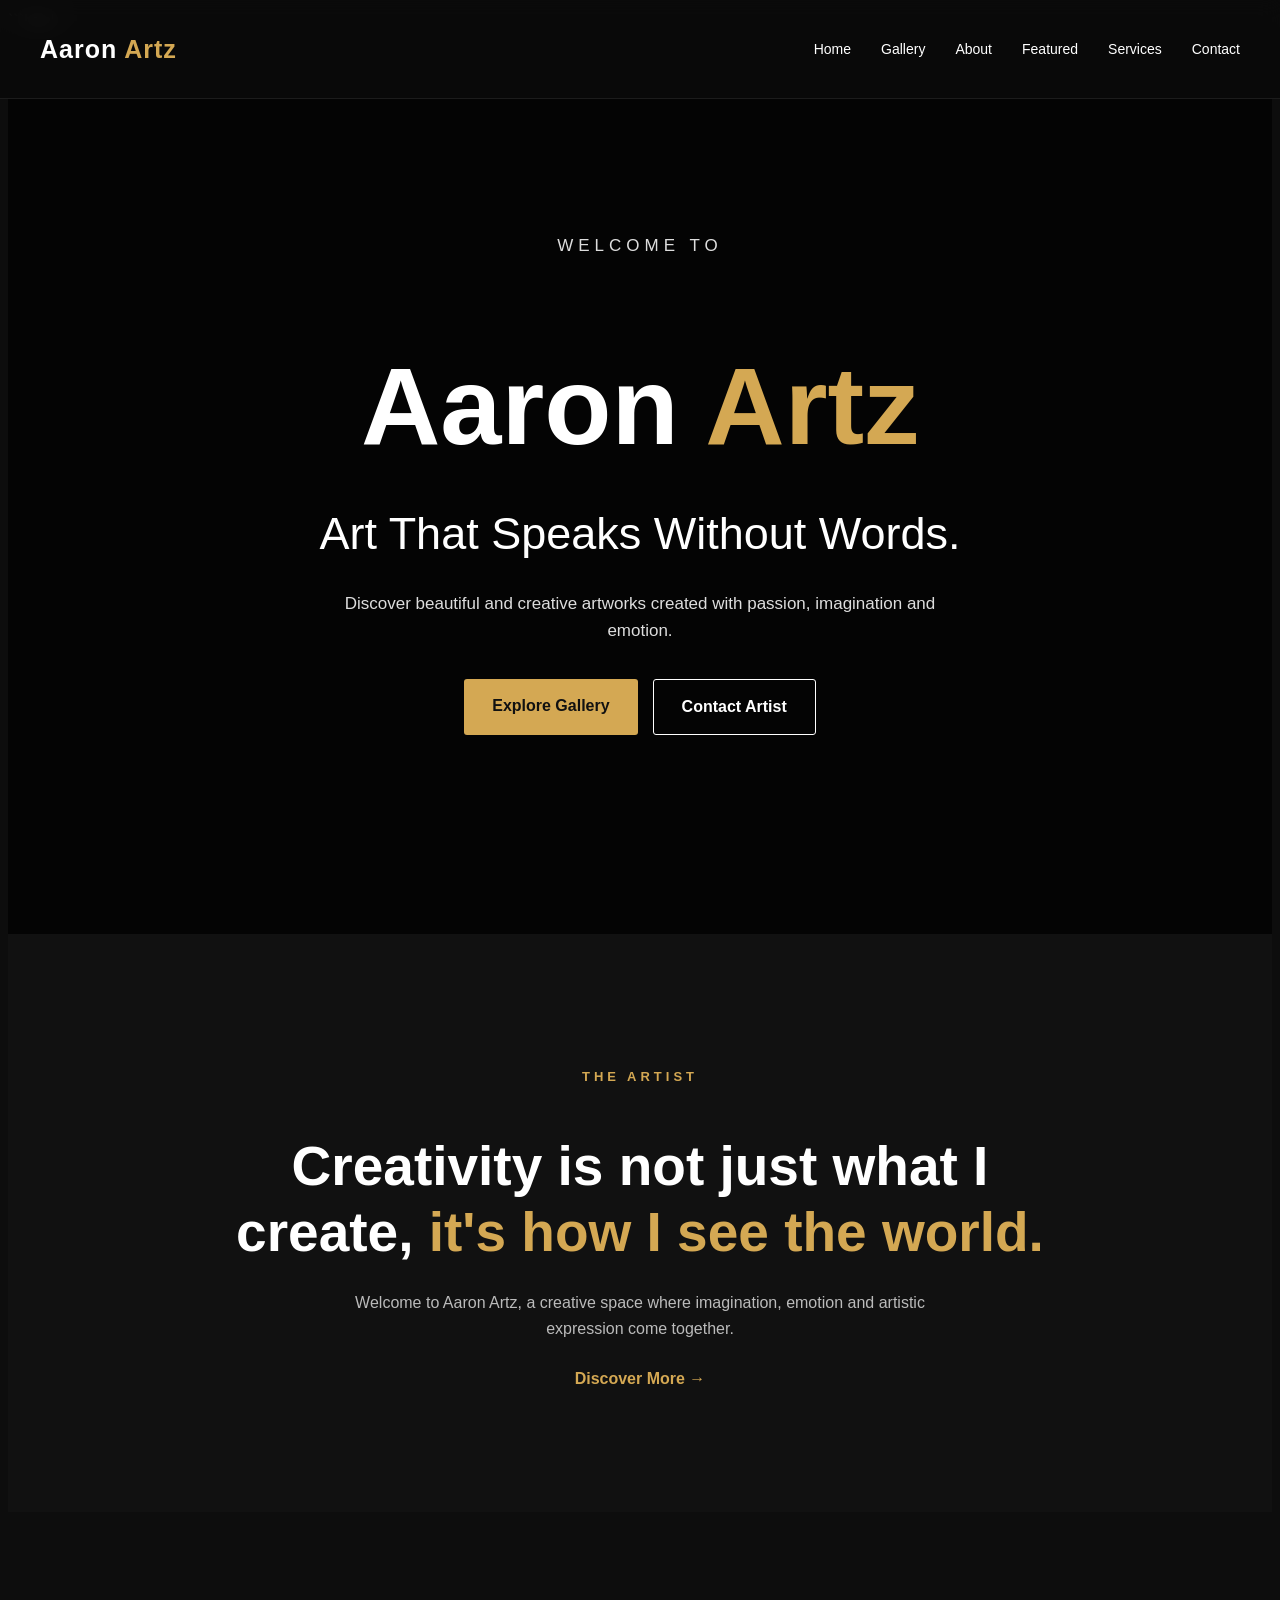
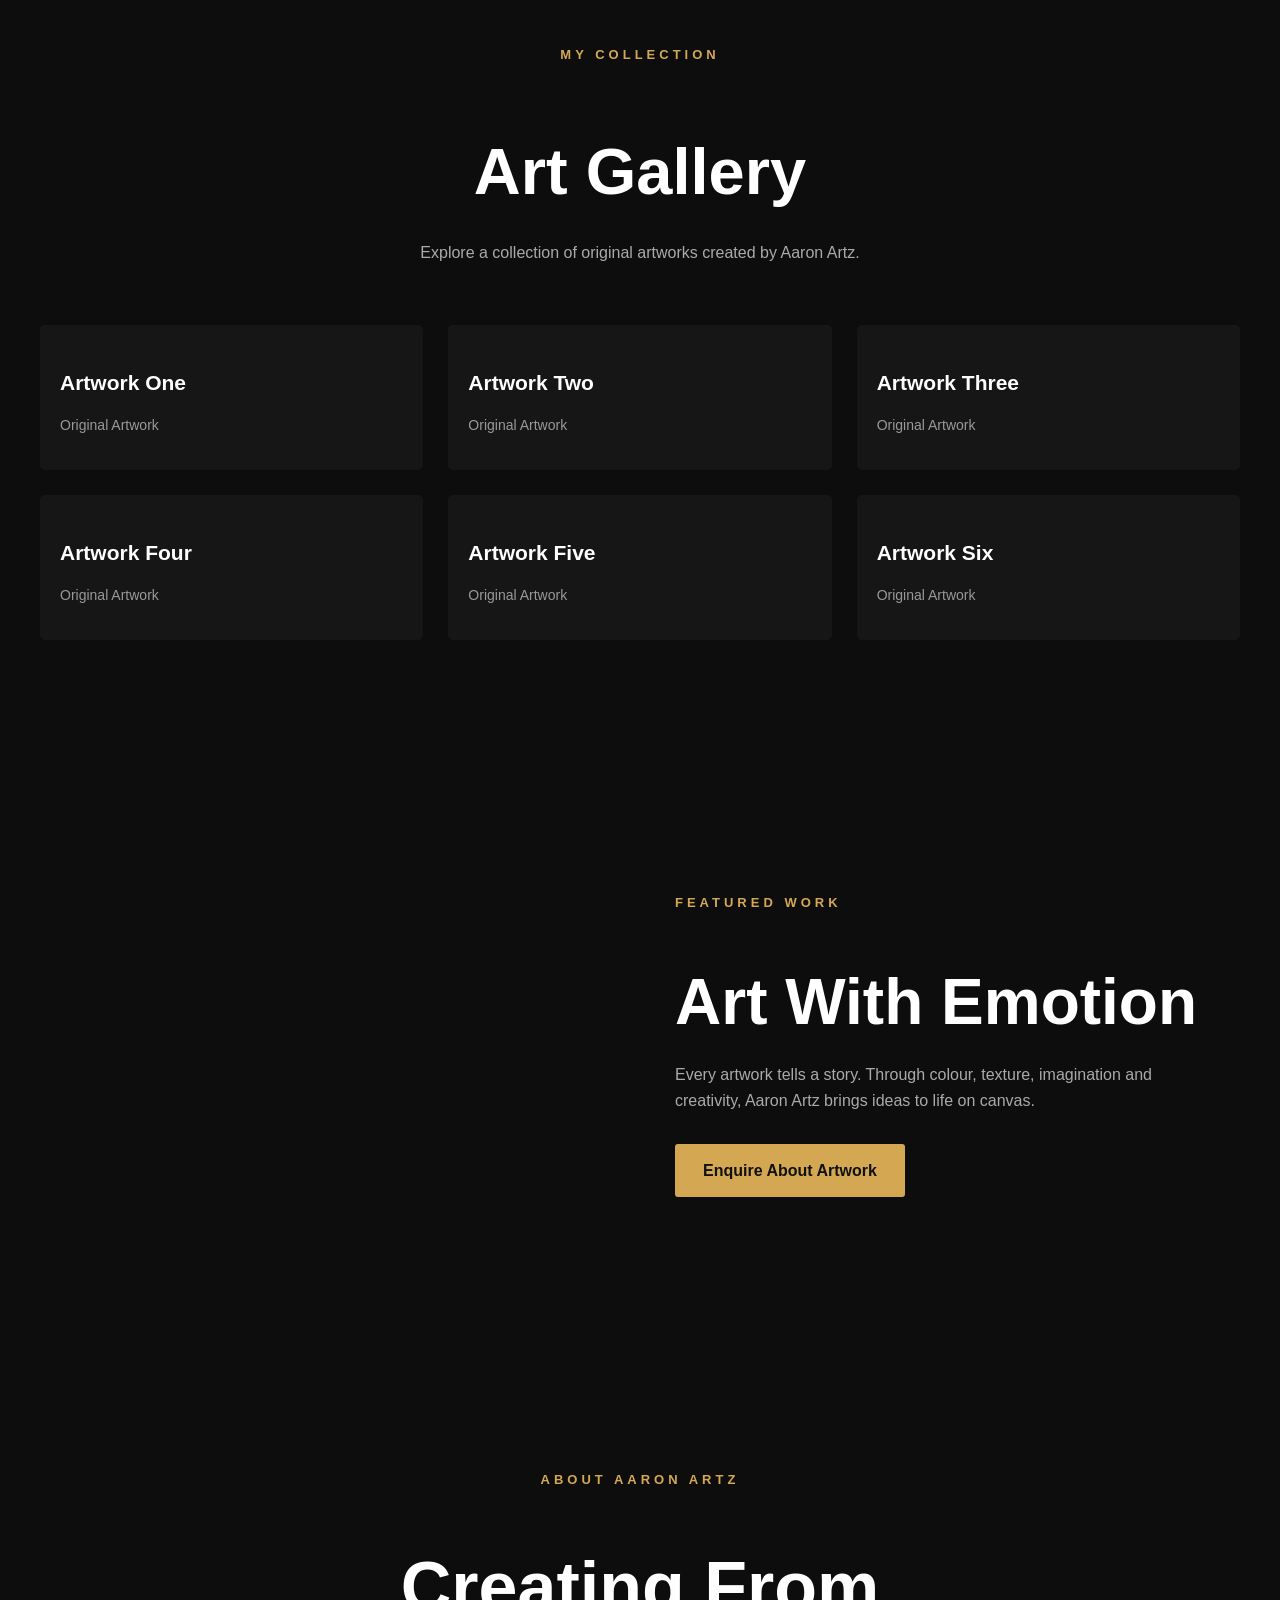
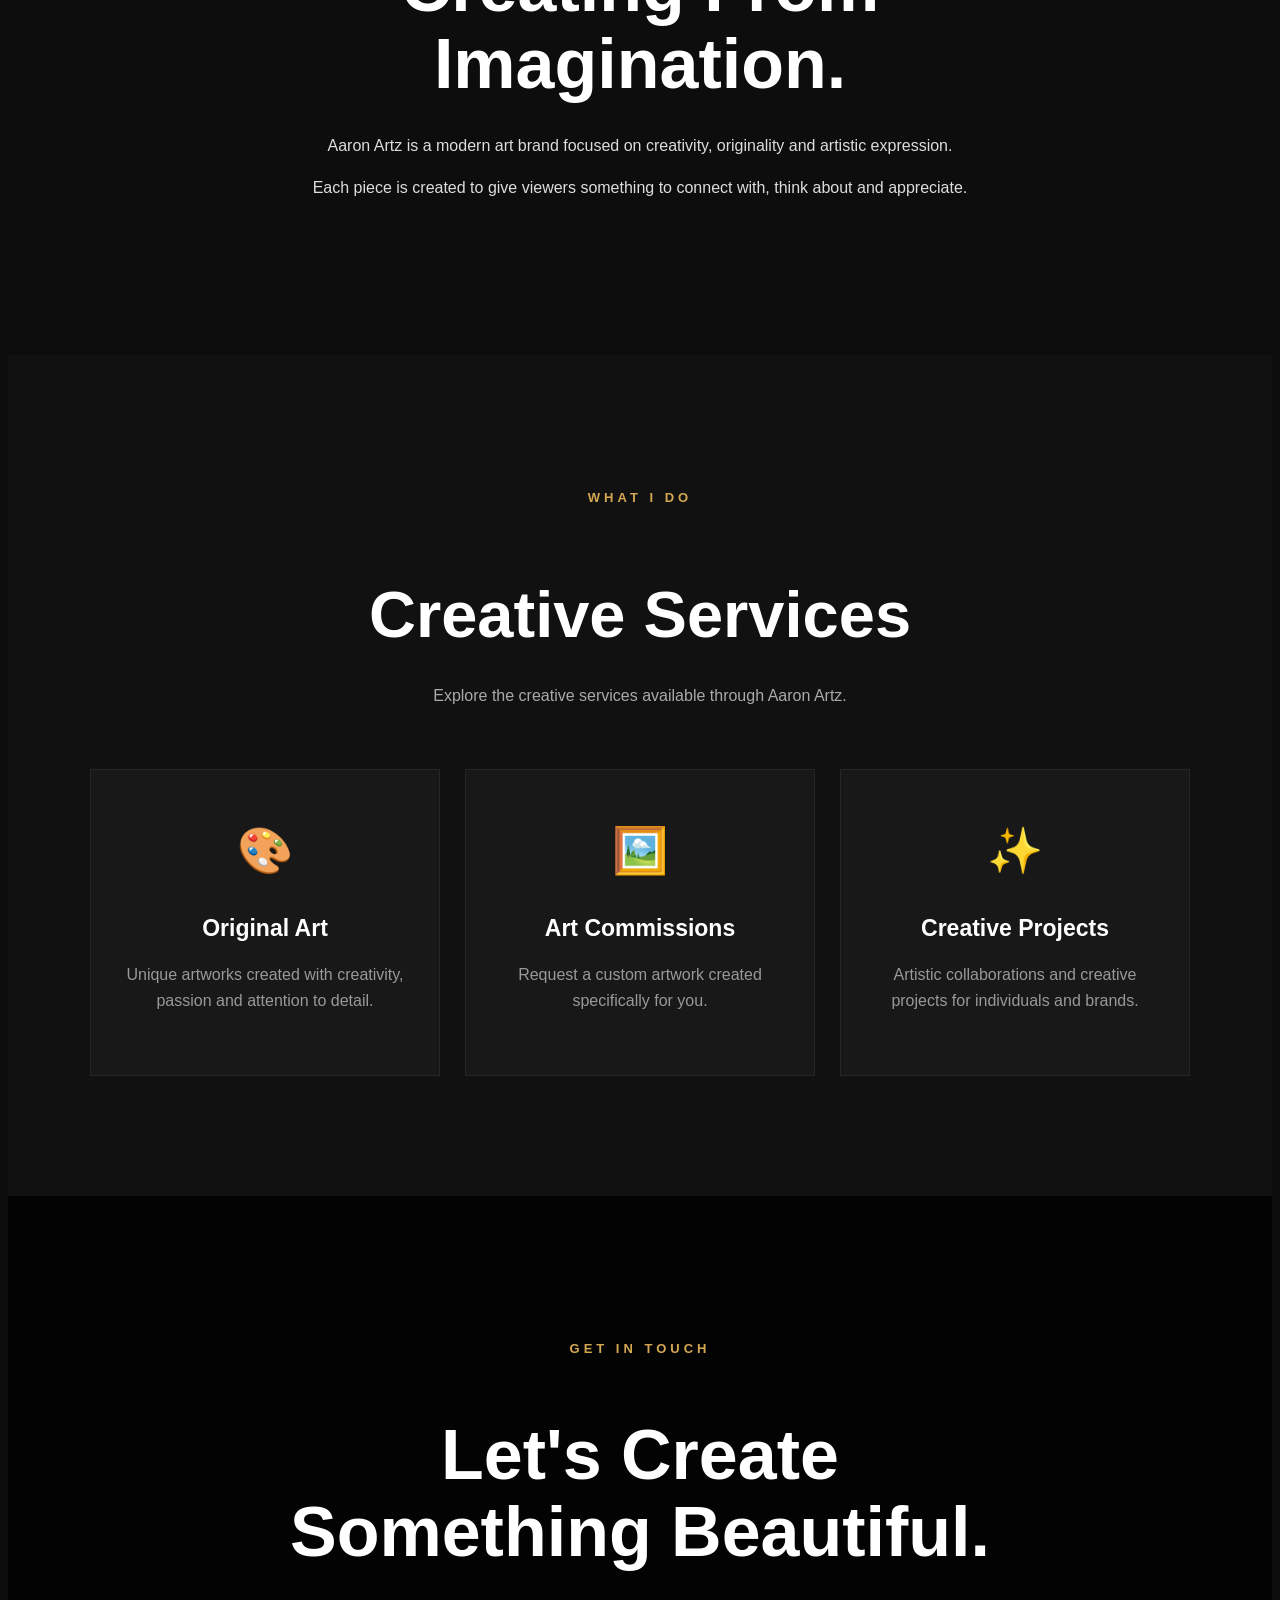
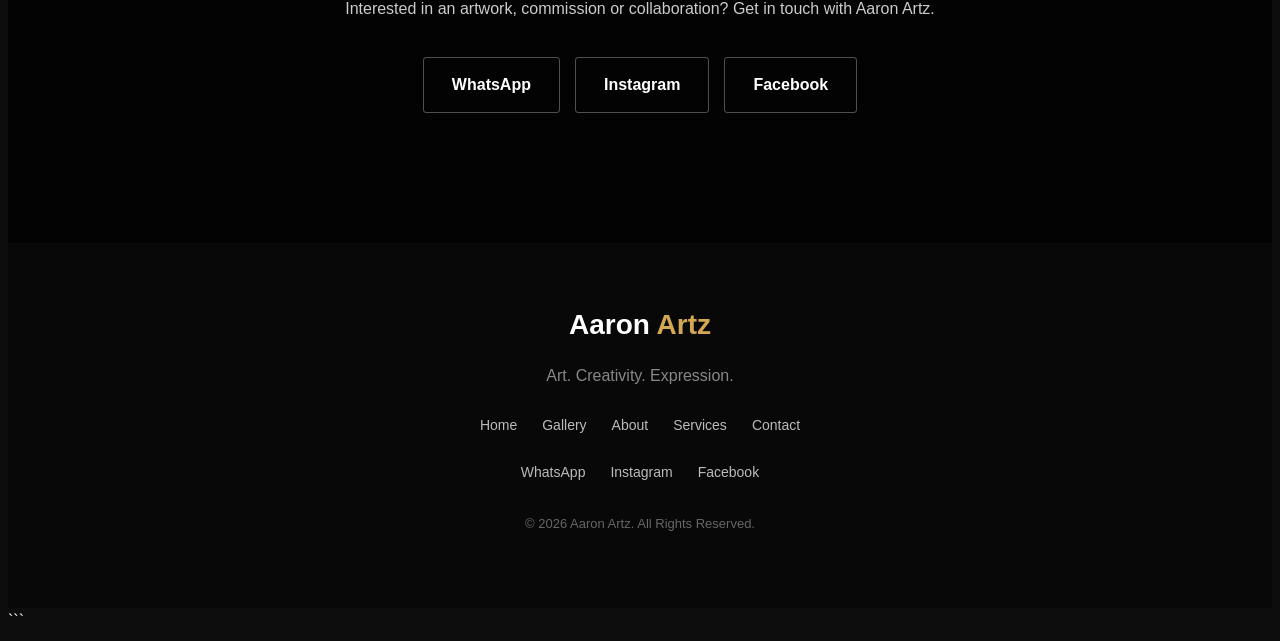
==== index.html @ 3f0b018f "Create Aaron Artz website" ====
```html
<!DOCTYPE html>
<html lang="en">

<head>
    <meta charset="UTF-8">
    <meta name="viewport" content="width=device-width, initial-scale=1.0">

    <title>Aaron Artz | Modern Art Gallery</title>

    <meta name="description"
        content="Aaron Artz - Modern artist and creative. Explore original artworks, commissions and creative projects.">

    <link rel="stylesheet" href="style.css">
</head>

<body>

    <!-- =========================
         NAVIGATION
    ========================== -->

    <header class="header">

        <nav class="navbar">

            <a href="#home" class="logo">
                Aaron <span>Artz</span>
            </a>

            <ul class="nav-links" id="navLinks">

                <li>
                    <a href="#home">Home</a>
                </li>

                <li>
                    <a href="#gallery">Gallery</a>
                </li>

                <li>
                    <a href="#about">About</a>
                </li>

                <li>
                    <a href="#featured">Featured</a>
                </li>

                <li>
                    <a href="#services">Services</a>
                </li>

                <li>
                    <a href="#contact">Contact</a>
                </li>

            </ul>

            <button class="menu-btn"
                    onclick="toggleMenu()"
                    aria-label="Open menu">
                ☰
            </button>

        </nav>

    </header>


    <!-- =========================
         HERO SECTION
    ========================== -->

    <main>

        <section id="home" class="hero">

            <div class="hero-overlay"></div>

            <div class="hero-content">

                <p class="small-title">
                    WELCOME TO
                </p>

                <h1>
                    Aaron <span>Artz</span>
                </h1>

                <h2>
                    Art That Speaks Without Words.
                </h2>

                <p>
                    Discover beautiful and creative artworks
                    created with passion, imagination and emotion.
                </p>

                <div class="hero-buttons">

                    <a href="#gallery" class="btn">
                        Explore Gallery
                    </a>

                    <a href="#contact" class="btn-outline">
                        Contact Artist
                    </a>

                </div>

            </div>

        </section>


        <!-- =========================
             INTRODUCTION
        ========================== -->

        <section class="intro">

            <div class="intro-content">

                <p class="section-label">
                    THE ARTIST
                </p>

                <h2>
                    Creativity is not just what I create,
                    <span>it's how I see the world.</span>
                </h2>

                <p>
                    Welcome to Aaron Artz, a creative space where
                    imagination, emotion and artistic expression
                    come together.
                </p>

                <a href="#about" class="text-link">
                    Discover More →
                </a>

            </div>

        </section>


        <!-- =========================
             GALLERY SECTION
        ========================== -->

        <section id="gallery" class="gallery-section">

            <div class="section-heading">

                <p class="section-label">
                    MY COLLECTION
                </p>

                <h2>
                    Art Gallery
                </h2>

                <p>
                    Explore a collection of original artworks
                    created by Aaron Artz.
                </p>

            </div>


            <div class="gallery-grid">

                <!-- ARTWORK 1 -->

                <div class="art-card">

                    <img src="images/art1.jpg"
                         alt="Aaron Artz artwork 1"
                         onerror="this.style.display='none';">

                    <div class="art-info">

                        <h3>
                            Artwork One
                        </h3>

                        <p>
                            Original Artwork
                        </p>

                    </div>

                </div>


                <!-- ARTWORK 2 -->

                <div class="art-card">

                    <img src="images/art2.jpg"
                         alt="Aaron Artz artwork 2"
                         onerror="this.style.display='none';">

                    <div class="art-info">

                        <h3>
                            Artwork Two
                        </h3>

                        <p>
                            Original Artwork
                        </p>

                    </div>

                </div>


                <!-- ARTWORK 3 -->

                <div class="art-card">

                    <img src="images/art3.jpg"
                         alt="Aaron Artz artwork 3"
                         onerror="this.style.display='none';">

                    <div class="art-info">

                        <h3>
                            Artwork Three
                        </h3>

                        <p>
                            Original Artwork
                        </p>

                    </div>

                </div>


                <!-- ARTWORK 4 -->

                <div class="art-card">

                    <img src="images/art4.jpg"
                         alt="Aaron Artz artwork 4"
                         onerror="this.style.display='none';">

                    <div class="art-info">

                        <h3>
                            Artwork Four
                        </h3>

                        <p>
                            Original Artwork
                        </p>

                    </div>

                </div>


                <!-- ARTWORK 5 -->

                <div class="art-card">

                    <img src="images/art5.jpg"
                         alt="Aaron Artz artwork 5"
                         onerror="this.style.display='none';">

                    <div class="art-info">

                        <h3>
                            Artwork Five
                        </h3>

                        <p>
                            Original Artwork
                        </p>

                    </div>

                </div>


                <!-- ARTWORK 6 -->

                <div class="art-card">

                    <img src="images/art6.jpg"
                         alt="Aaron Artz artwork 6"
                         onerror="this.style.display='none';">

                    <div class="art-info">

                        <h3>
                            Artwork Six
                        </h3>

                        <p>
                            Original Artwork
                        </p>

                    </div>

                </div>

            </div>

        </section>


        <!-- =========================
             FEATURED ARTWORK
        ========================== -->

        <section id="featured" class="featured-section">

            <div class="featured-image">

                <!-- Uses art1.jpg instead of featured.jpg -->

                <img src="images/art1.jpg"
                     alt="Featured artwork by Aaron Artz"
                     onerror="this.style.display='none';">

            </div>


            <div class="featured-content">

                <p class="section-label">
                    FEATURED WORK
                </p>

                <h2>
                    Art With Emotion
                </h2>

                <p>
                    Every artwork tells a story. Through colour,
                    texture, imagination and creativity, Aaron Artz
                    brings ideas to life on canvas.
                </p>

                <a href="#contact" class="btn">
                    Enquire About Artwork
                </a>

            </div>

        </section>


        <!-- =========================
             ABOUT SECTION
        ========================== -->

        <section id="about" class="about-section">

            <div class="about-content">

                <p class="section-label">
                    ABOUT AARON ARTZ
                </p>

                <h2>
                    Creating From Imagination.
                </h2>

                <p>
                    Aaron Artz is a modern art brand focused on
                    creativity, originality and artistic expression.
                </p>

                <p>
                    Each piece is created to give viewers something
                    to connect with, think about and appreciate.
                </p>

            </div>

        </section>


        <!-- =========================
             SERVICES SECTION
        ========================== -->

        <section id="services" class="services-section">

            <div class="section-heading">

                <p class="section-label">
                    WHAT I DO
                </p>

                <h2>
                    Creative Services
                </h2>

                <p>
                    Explore the creative services available
                    through Aaron Artz.
                </p>

            </div>


            <div class="services-grid">

                <!-- SERVICE 1 -->

                <div class="service-card">

                    <div class="service-icon">
                        🎨
                    </div>

                    <h3>
                        Original Art
                    </h3>

                    <p>
                        Unique artworks created with creativity,
                        passion and attention to detail.
                    </p>

                </div>


                <!-- SERVICE 2 -->

                <div class="service-card">

                    <div class="service-icon">
                        🖼️
                    </div>

                    <h3>
                        Art Commissions
                    </h3>

                    <p>
                        Request a custom artwork created
                        specifically for you.
                    </p>

                </div>


                <!-- SERVICE 3 -->

                <div class="service-card">

                    <div class="service-icon">
                        ✨
                    </div>

                    <h3>
                        Creative Projects
                    </h3>

                    <p>
                        Artistic collaborations and creative
                        projects for individuals and brands.
                    </p>

                </div>

            </div>

        </section>


        <!-- =========================
             CONTACT SECTION
        ========================== -->

        <section id="contact" class="contact-section">

            <div class="contact-content">

                <p class="section-label">
                    GET IN TOUCH
                </p>

                <h2>
                    Let's Create Something Beautiful.
                </h2>

                <p>
                    Interested in an artwork, commission or
                    collaboration? Get in touch with Aaron Artz.
                </p>


                <div class="contact-buttons">

                    <!-- WHATSAPP -->

                    <a href="https://wa.me/2348109801953"
                       target="_blank"
                       rel="noopener noreferrer"
                       class="contact-btn whatsapp">

                        WhatsApp

                    </a>


                    <!-- INSTAGRAM -->

                    <a href="https://instagram.com/Aaron_artz"
                       target="_blank"
                       rel="noopener noreferrer"
                       class="contact-btn instagram">

                        Instagram

                    </a>


                    <!-- FACEBOOK -->

                    <a href="https://facebook.com/aaron_artz"
                       target="_blank"
                       rel="noopener noreferrer"
                       class="contact-btn facebook">

                        Facebook

                    </a>

                </div>

            </div>

        </section>

    </main>


    <!-- =========================
         FOOTER
    ========================== -->

    <footer class="footer">

        <div class="footer-logo">
            Aaron <span>Artz</span>
        </div>

        <p>
            Art. Creativity. Expression.
        </p>


        <div class="footer-links">

            <a href="#home">
                Home
            </a>

            <a href="#gallery">
                Gallery
            </a>

            <a href="#about">
                About
            </a>

            <a href="#services">
                Services
            </a>

            <a href="#contact">
                Contact
            </a>

        </div>


        <div class="social-links">

            <a href="https://wa.me/2348109801953"
               target="_blank"
               rel="noopener noreferrer">
                WhatsApp
            </a>

            <a href="https://instagram.com/Aaron_artz"
               target="_blank"
               rel="noopener noreferrer">
                Instagram
            </a>

            <a href="https://facebook.com/aaron_artz"
               target="_blank"
               rel="noopener noreferrer">
                Facebook
            </a>

        </div>


        <p class="copyright">
            © 2026 Aaron Artz. All Rights Reserved.
        </p>

    </footer>


    <!-- =========================
         JAVASCRIPT
    ========================== -->

    <script src="script.js"></script>

</body>

</html>
```
---- style.css ----
```css
/* =========================
   GENERAL RESET
========================= */

* {
    margin: 0;
    padding: 0;
    box-sizing: border-box;
}

html {
    scroll-behavior: smooth;
}

body {
    font-family: Arial, Helvetica, sans-serif;
    background: #0d0d0d;
    color: #ffffff;
    line-height: 1.6;
}

a {
    text-decoration: none;
    color: inherit;
}

img {
    width: 100%;
    display: block;
}


/* =========================
   HEADER
========================= */

.header {
    position: fixed;
    top: 0;
    left: 0;
    width: 100%;
    z-index: 1000;
    background: rgba(10, 10, 10, 0.92);
    backdrop-filter: blur(10px);
    border-bottom: 1px solid rgba(255, 255, 255, 0.08);
}

.navbar {
    max-width: 1200px;
    margin: auto;
    padding: 20px 30px;

    display: flex;
    align-items: center;
    justify-content: space-between;
}

.logo {
    font-size: 25px;
    font-weight: bold;
    letter-spacing: 1px;
}

.logo span {
    color: #d4a853;
}

.nav-links {
    list-style: none;
    display: flex;
    gap: 30px;
}

.nav-links a {
    font-size: 14px;
    transition: 0.3s;
}

.nav-links a:hover {
    color: #d4a853;
}

.menu-btn {
    display: none;
    background: none;
    border: none;
    color: white;
    font-size: 28px;
    cursor: pointer;
}


/* =========================
   HERO
========================= */

.hero {
    min-height: 100vh;

    display: flex;
    align-items: center;
    justify-content: center;

    text-align: center;

    position: relative;

    background-image: url("images/featured.jpg");
    background-size: cover;
    background-position: center;
}

.hero-overlay {
    position: absolute;
    inset: 0;
    background: rgba(0, 0, 0, 0.68);
}

.hero-content {
    position: relative;
    z-index: 2;

    max-width: 800px;
    padding: 40px 25px;
}

.small-title {
    color: #d4a853;
    font-size: 14px;
    letter-spacing: 5px;
    margin-bottom: 15px;
}

.hero h1 {
    font-size: clamp(60px, 10vw, 110px);
    line-height: 1;
    margin-bottom: 25px;
}

.hero h1 span {
    color: #d4a853;
}

.hero h2 {
    font-size: clamp(25px, 4vw, 45px);
    font-weight: 400;
    margin-bottom: 20px;
}

.hero-content > p {
    max-width: 600px;
    margin: auto;
    color: #dddddd;
    font-size: 17px;
}


/* =========================
   BUTTONS
========================= */

.hero-buttons {
    margin-top: 35px;

    display: flex;
    justify-content: center;
    gap: 15px;

    flex-wrap: wrap;
}

.btn,
.btn-outline {
    display: inline-block;
    padding: 14px 28px;
    border-radius: 3px;
    font-weight: bold;
    transition: 0.3s;
}

.btn {
    background: #d4a853;
    color: #111;
}

.btn:hover {
    background: #ffffff;
    transform: translateY(-3px);
}

.btn-outline {
    border: 1px solid #ffffff;
}

.btn-outline:hover {
    background: #ffffff;
    color: #111;
}


/* =========================
   INTRO
========================= */

.intro {
    padding: 120px 25px;
    background: #111111;
}

.intro-content {
    max-width: 850px;
    margin: auto;
    text-align: center;
}

.section-label {
    color: #d4a853;
    font-size: 13px;
    font-weight: bold;
    letter-spacing: 4px;
    margin-bottom: 15px;
}

.intro h2 {
    font-size: clamp(32px, 5vw, 55px);
    line-height: 1.2;
    margin-bottom: 25px;
}

.intro h2 span {
    color: #d4a853;
}

.intro-content > p:not(.section-label) {
    color: #bbbbbb;
    max-width: 650px;
    margin: auto;
}

.text-link {
    display: inline-block;
    margin-top: 25px;
    color: #d4a853;
    font-weight: bold;
}

.text-link:hover {
    color: white;
}


/* =========================
   SECTION HEADING
========================= */

.section-heading {
    text-align: center;
    max-width: 700px;
    margin: auto;
    margin-bottom: 60px;
}

.section-heading h2 {
    font-size: clamp(40px, 6vw, 65px);
    margin-bottom: 15px;
}

.section-heading > p:last-child {
    color: #aaaaaa;
}


/* =========================
   GALLERY
========================= */

.gallery-section {
    padding: 120px 30px;
    background: #0d0d0d;
}

.gallery-grid {
    max-width: 1200px;
    margin: auto;

    display: grid;
    grid-template-columns: repeat(3, 1fr);
    gap: 25px;
}

.art-card {
    background: #161616;
    overflow: hidden;
    border-radius: 5px;

    transition: 0.4s;
}

.art-card img {
    height: 400px;
    object-fit: cover;

    transition: 0.5s;
}

.art-card:hover {
    transform: translateY(-8px);
}

.art-card:hover img {
    transform: scale(1.05);
}

.art-info {
    padding: 20px;
}

.art-info h3 {
    font-size: 21px;
    margin-bottom: 5px;
}

.art-info p {
    color: #999999;
    font-size: 14px;
}


/* =========================
   FEATURED SECTION
========================= */

.featured-section {
    max-width: 1200px;
    margin: auto;

    padding: 120px 30px;

    display: grid;
    grid-template-columns: 1fr 1fr;
    gap: 70px;

    align-items: center;
}

.featured-image {
    overflow: hidden;
}

.featured-image img {
    height: 600px;
    object-fit: cover;
}

.featured-content h2 {
    font-size: clamp(40px, 5vw, 65px);
    line-height: 1.1;
    margin-bottom: 25px;
}

.featured-content > p:not(.section-label) {
    color: #aaaaaa;
    margin-bottom: 30px;
    max-width: 500px;
}


/* =========================
   ABOUT
========================= */

.about-section {
    padding: 140px 30px;

    background:
        linear-gradient(
            rgba(0, 0, 0, 0.75),
            rgba(0, 0, 0, 0.75)
        ),
        url("images/art1.jpg");

    background-size: cover;
    background-position: center;
    background-attachment: fixed;
}

.about-content {
    max-width: 750px;
    margin: auto;
    text-align: center;
}

.about-content h2 {
    font-size: clamp(40px, 6vw, 70px);
    line-height: 1.1;
    margin-bottom: 30px;
}

.about-content p:not(.section-label) {
    color: #dddddd;
    margin-bottom: 15px;
}


/* =========================
   SERVICES
========================= */

.services-section {
    padding: 120px 30px;
    background: #111111;
}

.services-grid {
    max-width: 1100px;
    margin: auto;

    display: grid;
    grid-template-columns: repeat(3, 1fr);
    gap: 25px;
}

.service-card {
    padding: 45px 30px;

    background: #181818;

    text-align: center;

    border: 1px solid rgba(255, 255, 255, 0.06);

    transition: 0.3s;
}

.service-card:hover {
    transform: translateY(-8px);
    border-color: #d4a853;
}

.service-icon {
    font-size: 45px;
    margin-bottom: 20px;
}

.service-card h3 {
    font-size: 23px;
    margin-bottom: 15px;
}

.service-card p {
    color: #999999;
}


/* =========================
   CONTACT
========================= */

.contact-section {
    padding: 130px 30px;

    background:
        linear-gradient(
            rgba(0, 0, 0, 0.8),
            rgba(0, 0, 0, 0.8)
        ),
        url("images/featured.jpg");

    background-size: cover;
    background-position: center;
}

.contact-content {
    max-width: 750px;
    margin: auto;
    text-align: center;
}

.contact-content h2 {
    font-size: clamp(40px, 6vw, 70px);
    line-height: 1.1;
    margin-bottom: 25px;
}

.contact-content > p:not(.section-label) {
    color: #cccccc;
    margin-bottom: 35px;
}

.contact-buttons {
    display: flex;
    justify-content: center;
    gap: 15px;
    flex-wrap: wrap;
}

.contact-btn {
    padding: 14px 28px;

    border: 1px solid rgba(255, 255, 255, 0.3);

    border-radius: 3px;

    font-weight: bold;

    transition: 0.3s;
}

.contact-btn:hover {
    background: white;
    color: black;
    transform: translateY(-3px);
}


/* =========================
   FOOTER
========================= */

.footer {
    padding: 60px 30px;

    background: #080808;

    text-align: center;
}

.footer-logo {
    font-size: 28px;
    font-weight: bold;
    margin-bottom: 10px;
}

.footer-logo span {
    color: #d4a853;
}

.footer > p {
    color: #888888;
}

.footer-links,
.social-links {
    margin: 25px 0;

    display: flex;
    justify-content: center;
    gap: 25px;

    flex-wrap: wrap;
}

.footer-links a,
.social-links a {
    color: #bbbbbb;
    font-size: 14px;
    transition: 0.3s;
}

.footer-links a:hover,
.social-links a:hover {
    color: #d4a853;
}

.copyright {
    margin-top: 30px;
    font-size: 13px;
    color: #666666 !important;
}


/* =========================
   SCROLL ANIMATION
========================= */

.art-card,
.service-card,
.featured-content,
.about-content {
    animation: fadeUp 1s ease;
}

@keyframes fadeUp {

    from {
        opacity: 0;
        transform: translateY(30px);
    }

    to {
        opacity: 1;
        transform: translateY(0);
    }

}


/* =========================
   TABLET
========================= */

@media (max-width: 900px) {

    .nav-links {
        gap: 18px;
    }

    .gallery-grid {
        grid-template-columns: repeat(2, 1fr);
    }

    .featured-section {
        grid-template-columns: 1fr;
        gap: 40px;
    }

    .featured-image img {
        height: 500px;
    }

    .services-grid {
        grid-template-columns: 1fr;
    }

}


/* =========================
   MOBILE
========================= */

@media (max-width: 700px) {

    .navbar {
        padding: 18px 20px;
    }

    .menu-btn {
        display: block;
    }

    .nav-links {
        position: absolute;

        top: 70px;
        left: 0;

        width: 100%;

        background: #0d0d0d;

        flex-direction: column;

        align-items: center;

        gap: 0;

        display: none;

        border-top: 1px solid rgba(255, 255, 255, 0.08);
    }

    .nav-links.active {
        display: flex;
    }

    .nav-links li {
        width: 100%;
        text-align: center;
    }

    .nav-links a {
        display: block;
        padding: 15px;
    }


    .hero {
        min-height: 90vh;
    }

    .hero-content {
        padding-top: 80px;
    }

    .hero h1 {
        font-size: 60px;
    }

    .hero h2 {
        font-size: 27px;
    }

    .hero-content > p {
        font-size: 15px;
    }


    .intro,
    .gallery-section,
    .featured-section,
    .services-section {
        padding: 80px 20px;
    }


    .gallery-grid {
        grid-template-columns: 1fr;
    }

    .art-card img {
        height: 450px;
    }


    .featured-image img {
        height: 450px;
    }


    .about-section {
        padding: 100px 20px;
        background-attachment: scroll;
    }


    .contact-section {
        padding: 100px 20px;
    }


    .footer {
        padding: 50px 20px;
    }

}


/* =========================
   SMALL PHONES
========================= */

@media (max-width: 400px) {

    .hero h1 {
        font-size: 48px;
    }

    .hero h2 {
        font-size: 23px;
    }

    .btn,
    .btn-outline,
    .contact-btn {
        width: 100%;
        text-align: center;
    }

    .art-card img {
        height: 350px;
    }

}
```
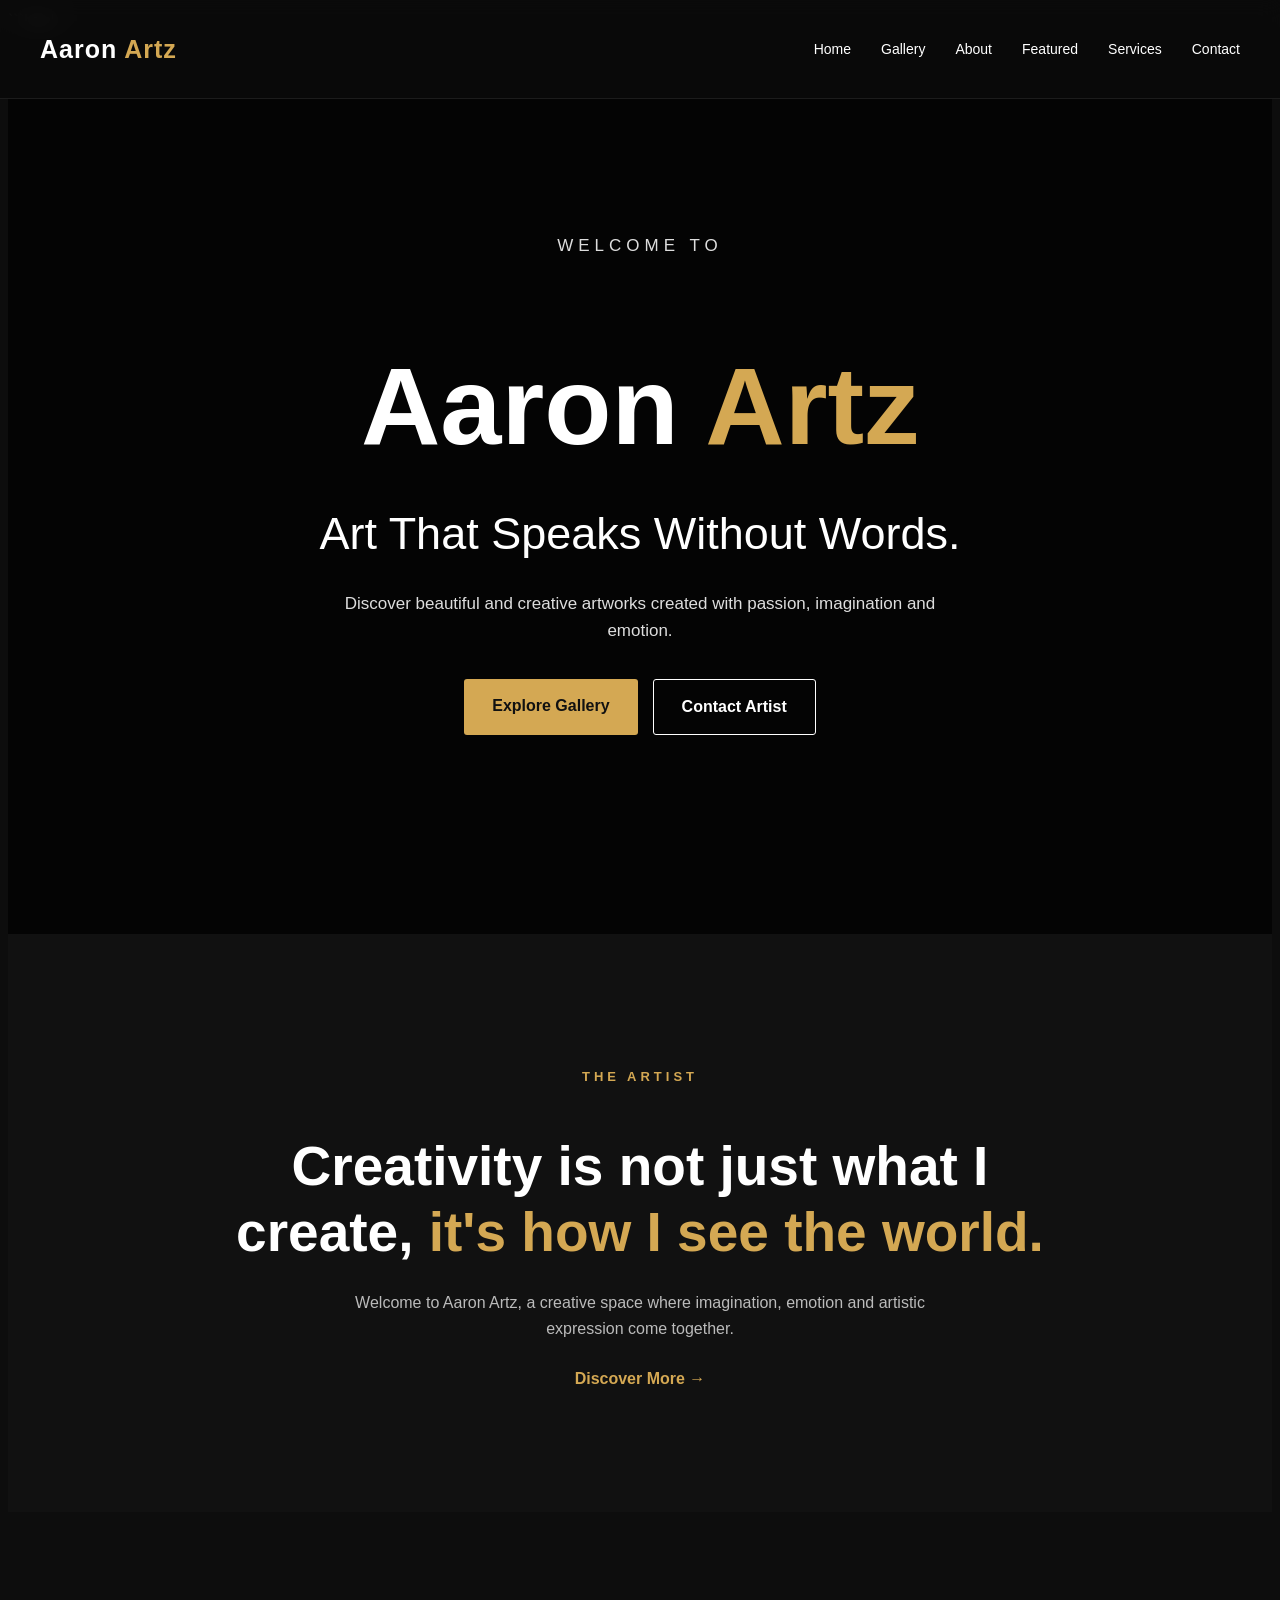
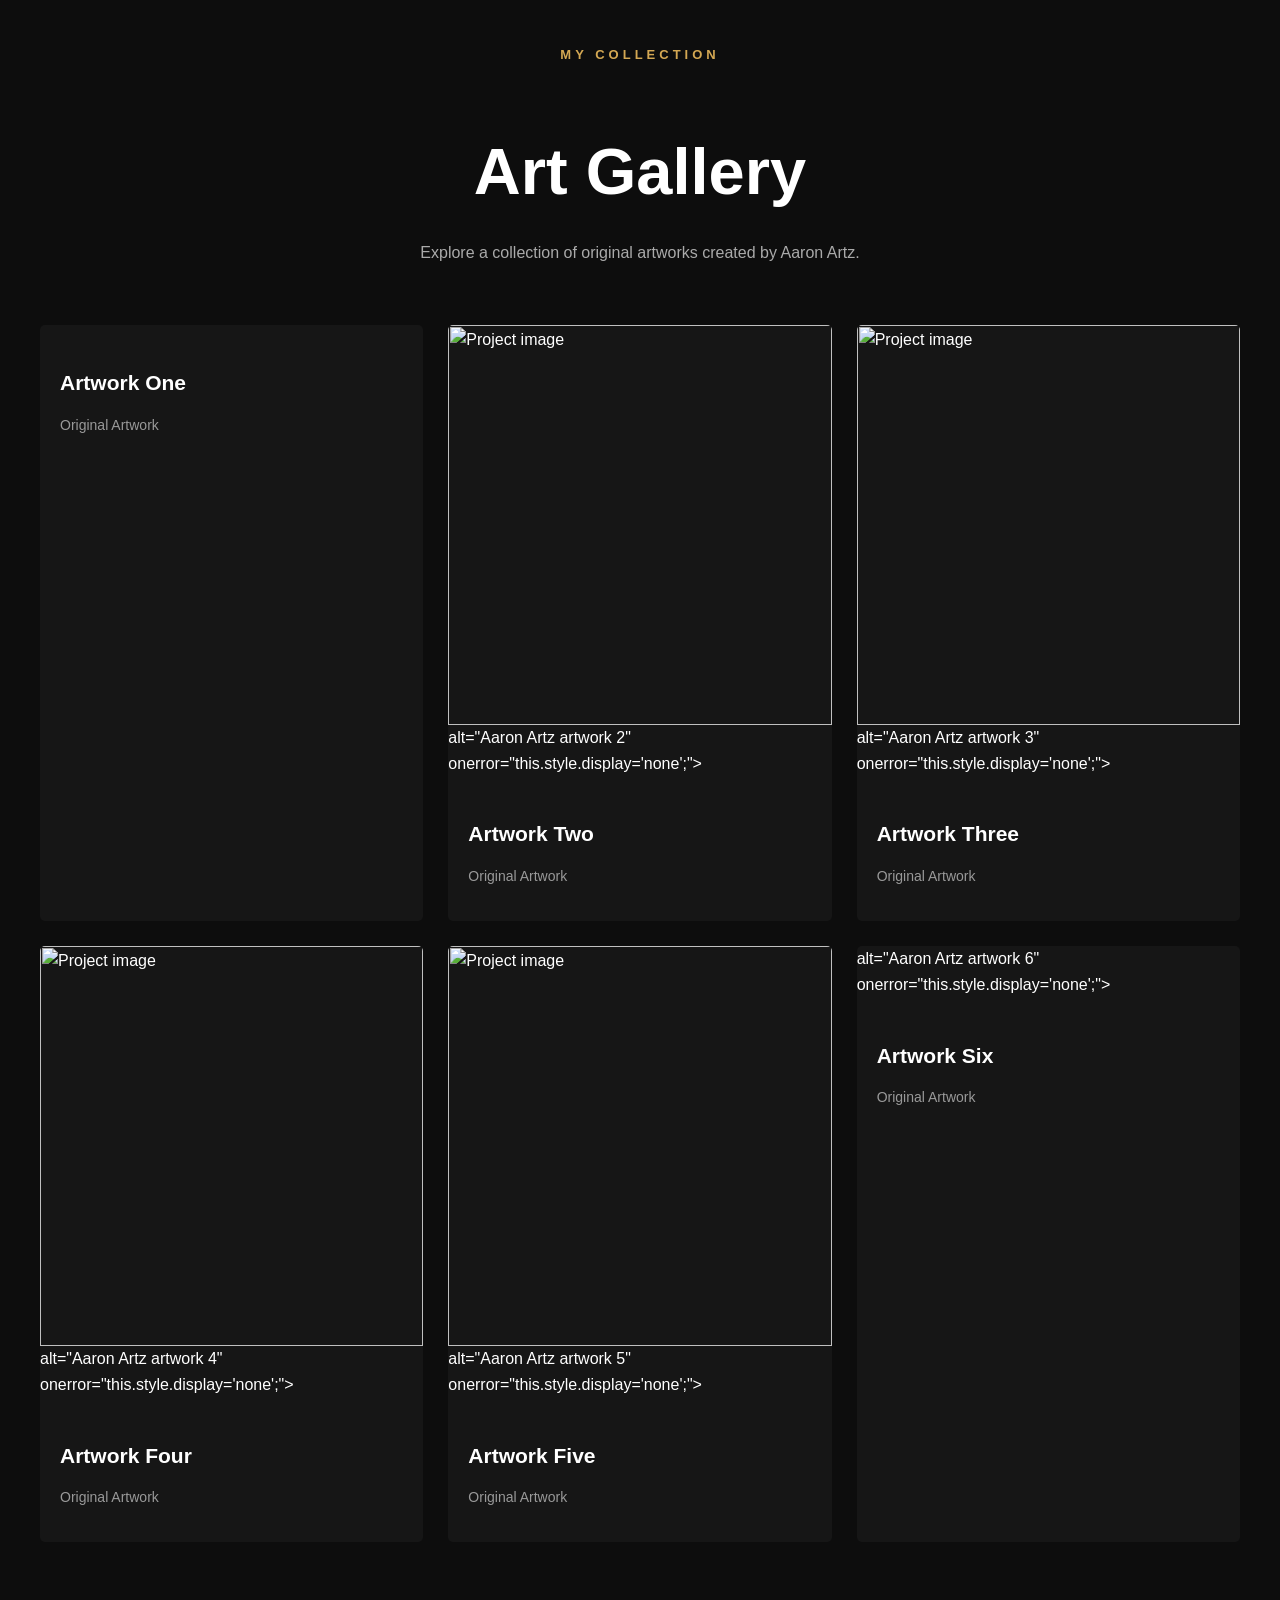
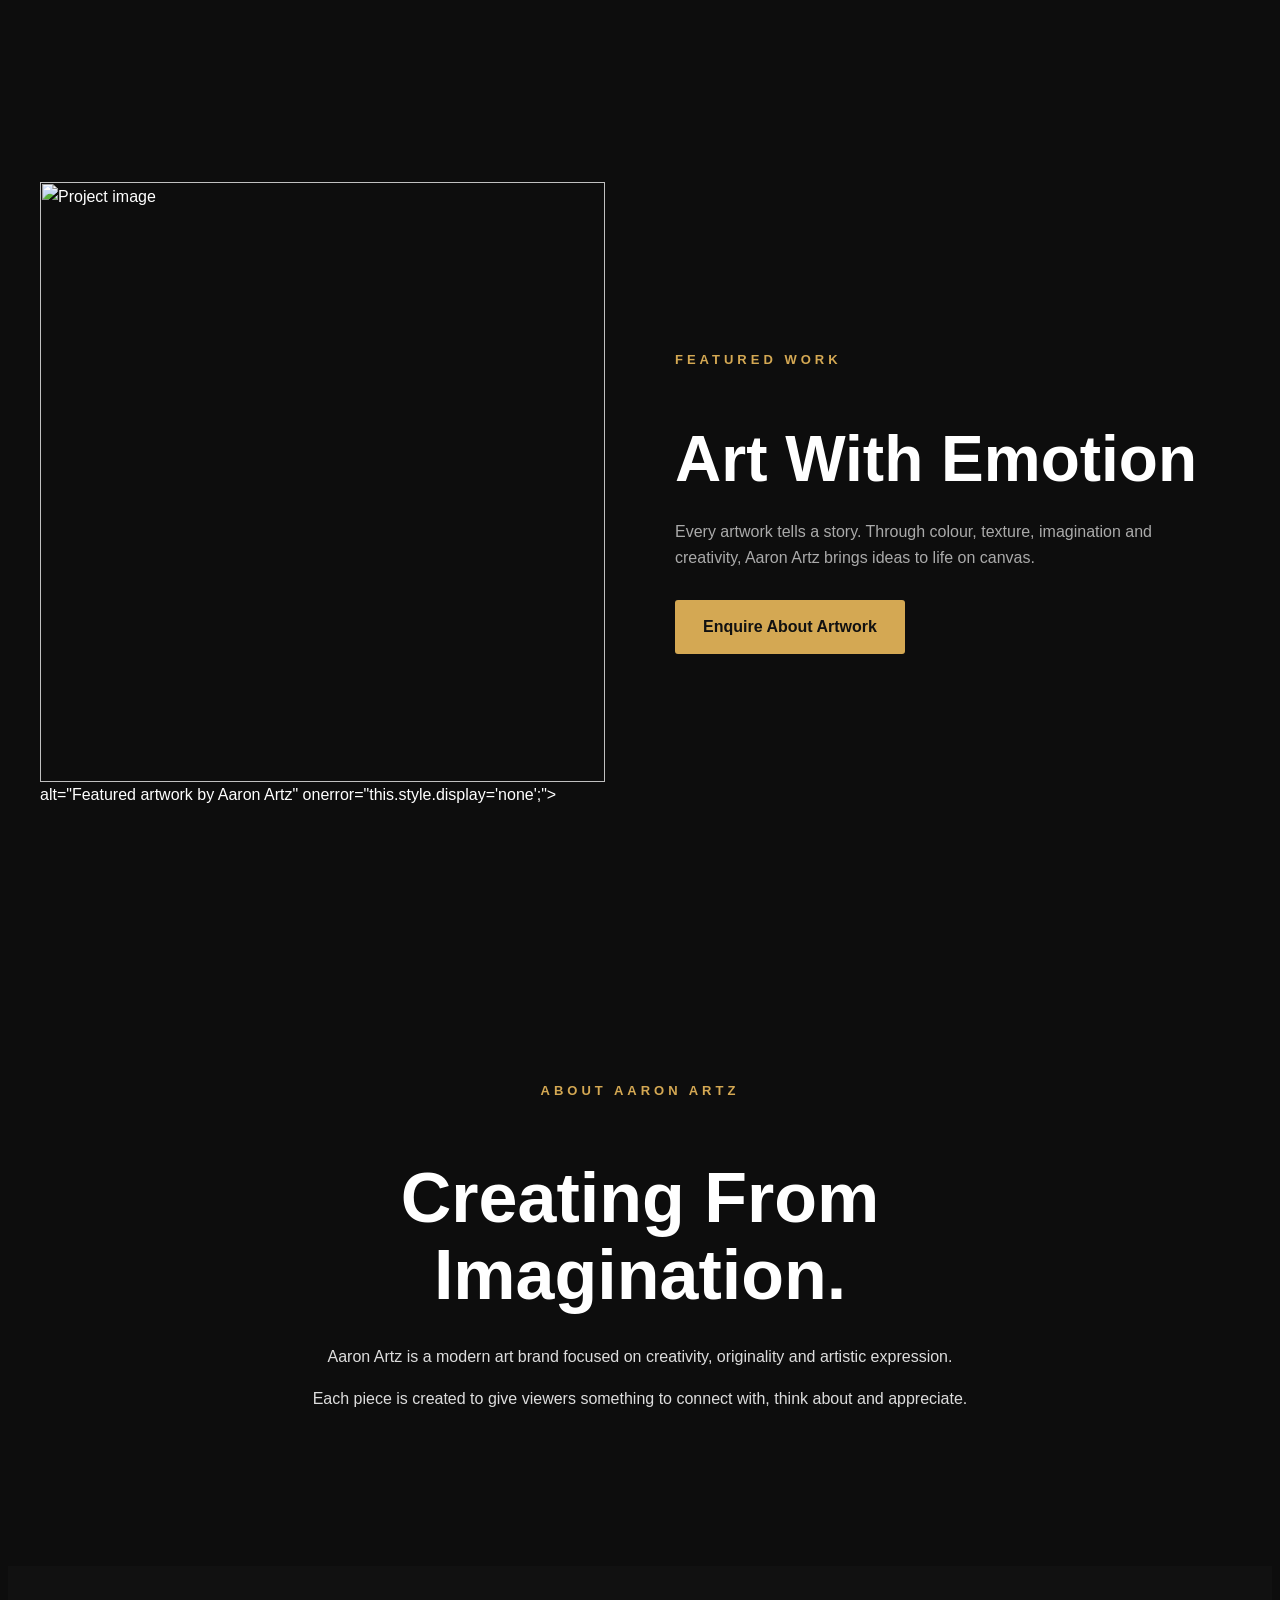
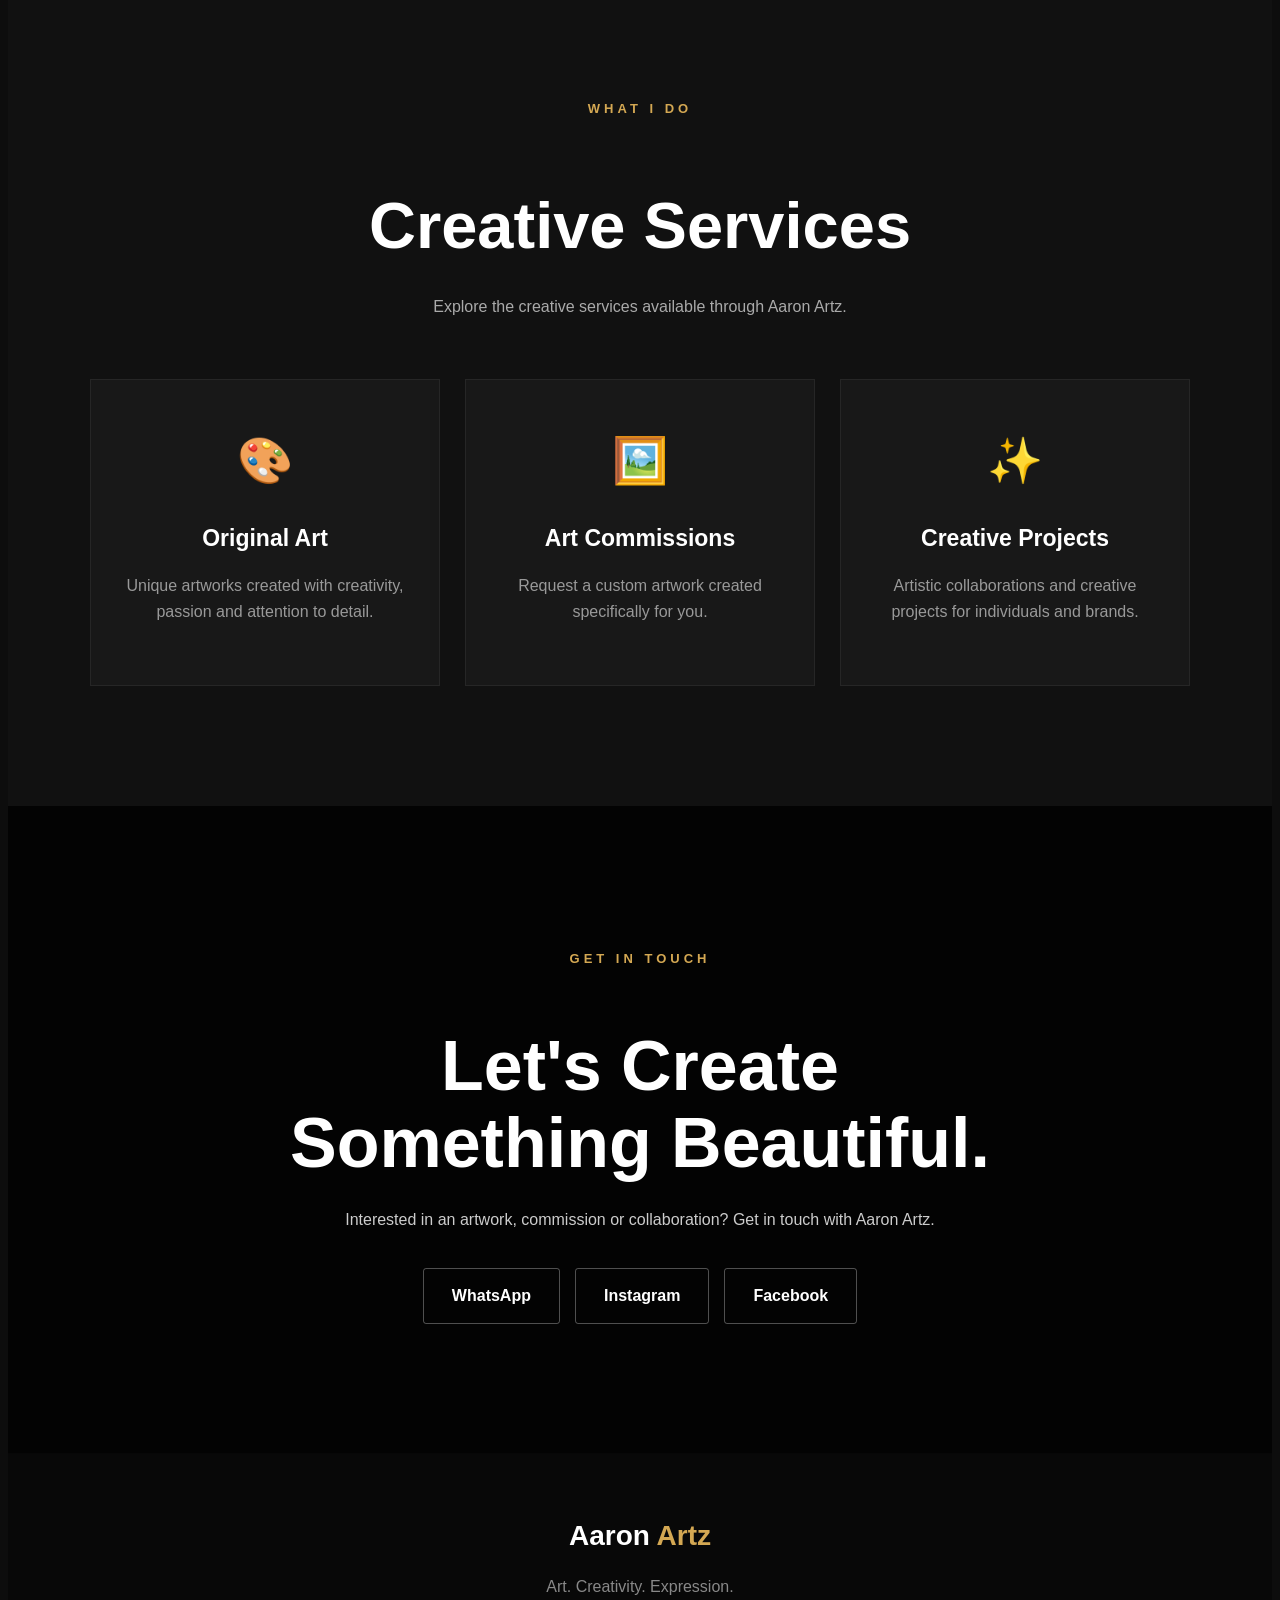
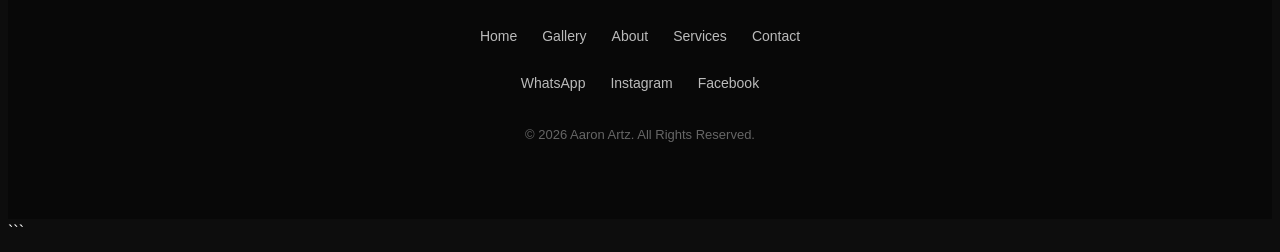
==== commit ff35436e: "Changes so the pictures can show" ====
--- a/index.html
+++ b/index.html
@@ -198,7 +198,8 @@
 
                 <div class="art-card">
 
-                    <img src="images/art2.jpg"
+                  <img src="/images/art2.jpg" alt="Project image" />
+                
                          alt="Aaron Artz artwork 2"
                          onerror="this.style.display='none';">
 
@@ -221,7 +222,7 @@
 
                 <div class="art-card">
 
-                    <img src="images/art3.jpg"
+                    <img src="/images/art3.jpg" alt="Project image" />
                          alt="Aaron Artz artwork 3"
                          onerror="this.style.display='none';">
 
@@ -244,7 +245,7 @@
 
                 <div class="art-card">
 
-                    <img src="images/art4.jpg"
+                    <img src="/images/art4.jpg" alt="Project image" />
                          alt="Aaron Artz artwork 4"
                          onerror="this.style.display='none';">
 
@@ -267,7 +268,7 @@
 
                 <div class="art-card">
 
-                    <img src="images/art5.jpg"
+                    <img src="/images/art5.jpg" alt="Project image" />
                          alt="Aaron Artz artwork 5"
                          onerror="this.style.display='none';">
 
@@ -290,7 +291,7 @@
 
                 <div class="art-card">
 
-                    <img src="images/art6.jpg"
+                    
                          alt="Aaron Artz artwork 6"
                          onerror="this.style.display='none';">
 
@@ -323,7 +324,7 @@
 
                 <!-- Uses art1.jpg instead of featured.jpg -->
 
-                <img src="images/art1.jpg"
+                <img src="/images/art7.jpg" alt="Project image" />
                      alt="Featured artwork by Aaron Artz"
                      onerror="this.style.display='none';">
 
